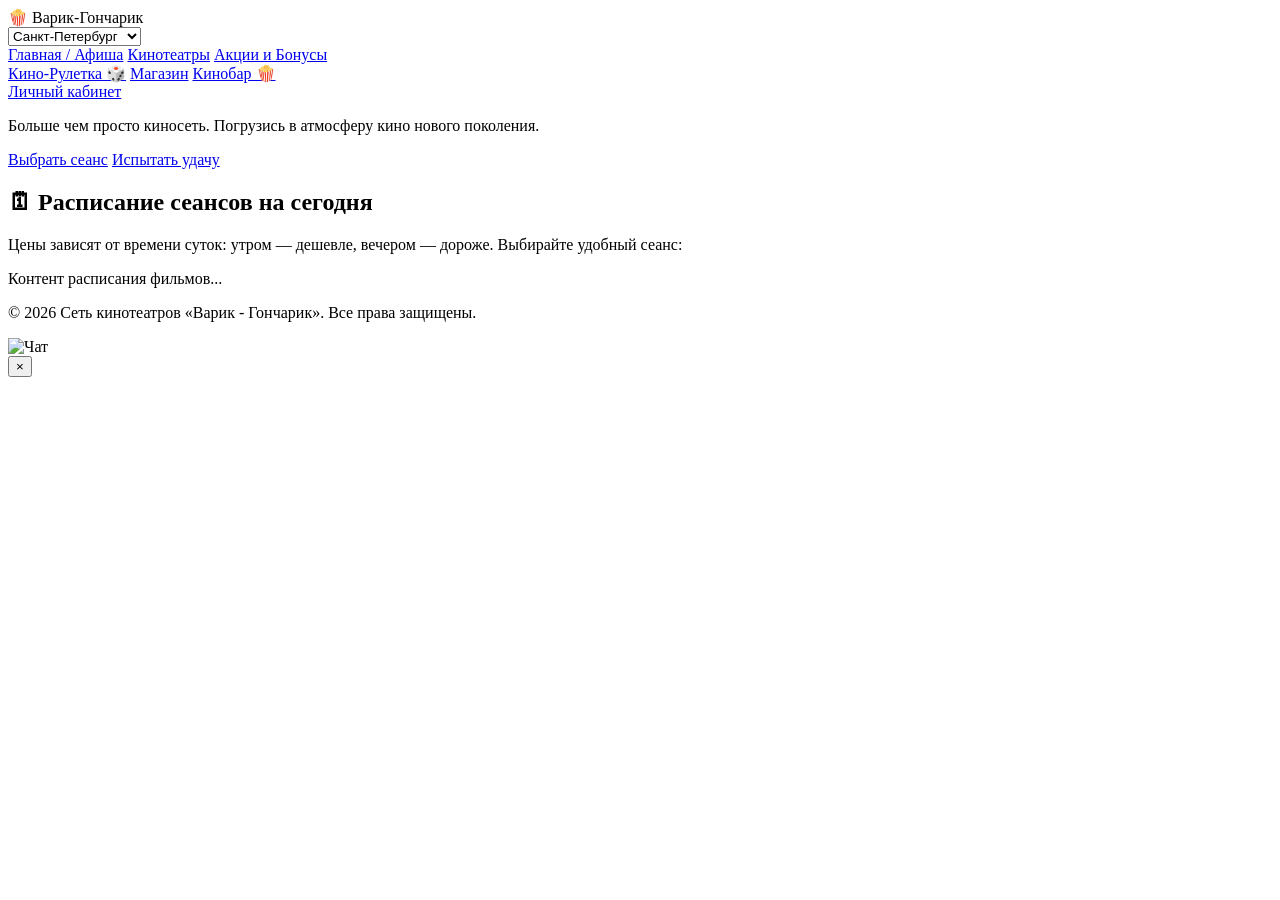
==== index.html @ f077663d "Add files via upload" ====
<!DOCTYPE html>
<html lang="ru">
<head>
    <meta charset="UTF-8">
    <meta name="viewport" content="width=device-width, initial-scale=1.0">
    <title>Варик - Гончарик | Главная</title>
    <link rel="stylesheet" href="style.css">
</head>
<body>
    <header class="site-header">
        <div class="header-container">
            <div class="brand-block">
                <div class="logo" onclick="window.location.href='index.html'">🍿 Варик-Гончарик</div>
                <div class="city-selector">
                    <select id="citySelect">
                        <option value="spb">Санкт-Петербург</option>
                        <option value="msk">Москва</option>
                        <option value="perm">Пермь</option>
                        <option value="kazan">Казань</option>
                        <option value="krd">Краснодар</option>
                        <option value="sochi">Сочи</option>
                        <option value="nn">Нижний Новгород</option>
                        <option value="vlad">Владивосток</option>
                    </select>
                </div>
            </div>
            <nav class="main-navigation">
                <div class="nav-group base-infrastructure">
                    <a href="index.html" class="nav-link">Главная / Афиша</a>
                    <a href="cinemas.html" class="nav-link">Кинотеатры</a>
                    <a href="bonuses.html" class="nav-link">Акции и Бонусы</a>
                </div>
                <div class="nav-group unique-features">
                    <a href="roulette.html" class="nav-link highlight-link">Кино-Рулетка 🎲</a>
                    <a href="merch.html" class="nav-link">Магазин</a>
                    <a href="kinobar.html" class="nav-link">Кинобар 🍿</a>
                </div>
            </nav>
            <div class="user-profile-block">
                <a href="account.html" class="profile-btn">Личный кабинет</a>
            </div>
        </div>
    </header>

    <section class="site-cover">
        <div class="cover-overlay">
            <div class="cover-text-container">
                <p class="hero-subtitle">Больше чем просто киносеть. Погрузись в атмосферу кино нового поколения.</p>
                <div class="cover-buttons">
                    <a href="#schedule" class="action-btn primary">Выбрать сеанс</a>
                    <a href="roulette.html" class="action-btn secondary">Испытать удачу</a>
                </div>
            </div>
        </div>
    </section>

    <main class="content-wrapper">
        <section id="schedule" class="content-section">
            <div class="section-header">
                <h2 id="scheduleTitle">🗓 Расписание сеансов на сегодня</h2>
                <p id="scheduleSubtitle" class="schedule-subtitle">Цены зависят от времени суток: утром — дешевле, вечером — дороже. Выбирайте удобный сеанс:</p>
            </div>
            <div class="placeholder-box">
                <p>Контент расписания фильмов...</p>
            </div>
        </section>
    </main>

    <footer class="site-footer">
        <p>&copy; 2026 Сеть кинотеатров «Варик - Гончарик». Все права защищены.</p>
    </footer>

    <!-- Chat Bot Integration -->
    <script src="https://www.gstatic.com/dialogflow-console/fast/messenger/bootstrap.js?v=1"></script>
    <df-messenger 
        intent="WELCOME" 
        chat-title="ЧатБот" 
        agent-id="ec699caf-f14a-4a44-8a08-49cab484a764" 
        language-code="ru" 
        chat-icon="https://sun9-62.userapi.com/s/v1/ig2/gZJ1_e2h3SiXRsHkasMsDhKUEQqkqydRQeQliSJZga9aO6iUB4YUC7_qcm8vCVs0y1Tn9IdLjDtsP6cTNrMMpt9X.jpg?quality=95&as=32x21,48x32,72x48,108x72,160x107,240x160,360x240,480x320,540x360,640x427,720x480,1080x720,1280x853,1440x960,1536x1024&from=bu&u=0rAYHVJgczhhNqYdIK0Dm8xxPLF6Fa6U0E5RPcapN0k&cs=1536x0">
    </df-messenger>
    <img src="https://sun9-62.userapi.com/s/v1/ig2/gZJ1_e2h3SiXRsHkasMsDhKUEQqkqydRQeQliSJZga9aO6iUB4YUC7_qcm8vCVs0y1Tn9IdLjDtsP6cTNrMMpt9X.jpg?quality=95&as=32x21,48x32,72x48,108x72,160x107,240x160,360x240,480x320,540x360,640x427,720x480,1080x720,1280x853,1440x960,1536x1024&from=bu&u=0rAYHVJgczhhNqYdIK0Dm8xxPLF6Fa6U0E5RPcapN0k&cs=1536x0" 
         class="custom-bot-mascot" 
         onclick="const df = document.querySelector('df-messenger'); if (df.hasAttribute('expand')) { df.removeAttribute('expand'); } else { df.setAttribute('expand', 'true'); }" 
         alt="Чат">
    
    <div class="chat-window-wrapper" id="chatWrapper">
        <button class="chat-close-btn" onclick="document.querySelector('df-messenger').removeAttribute('expand');" title="Закрыть чат">&times;</button>
    </div>

    <script>
        document.addEventListener('DOMContentLoaded', () => {
            const checkExist = setInterval(function() {
                const df = document.querySelector('df-messenger');
                if (df && df.shadowRoot && df.shadowRoot.querySelector('#widgetIcon')) {
                    const style = document.createElement('style');
                    style.innerHTML = '#widgetIcon { display: none !important; }';
                    df.shadowRoot.appendChild(style);
                    clearInterval(checkExist);
                }
            }, 100);
        });
    </script>

    <!-- Main scripts -->
    <script src="script.js"></script>
</body>
</html>
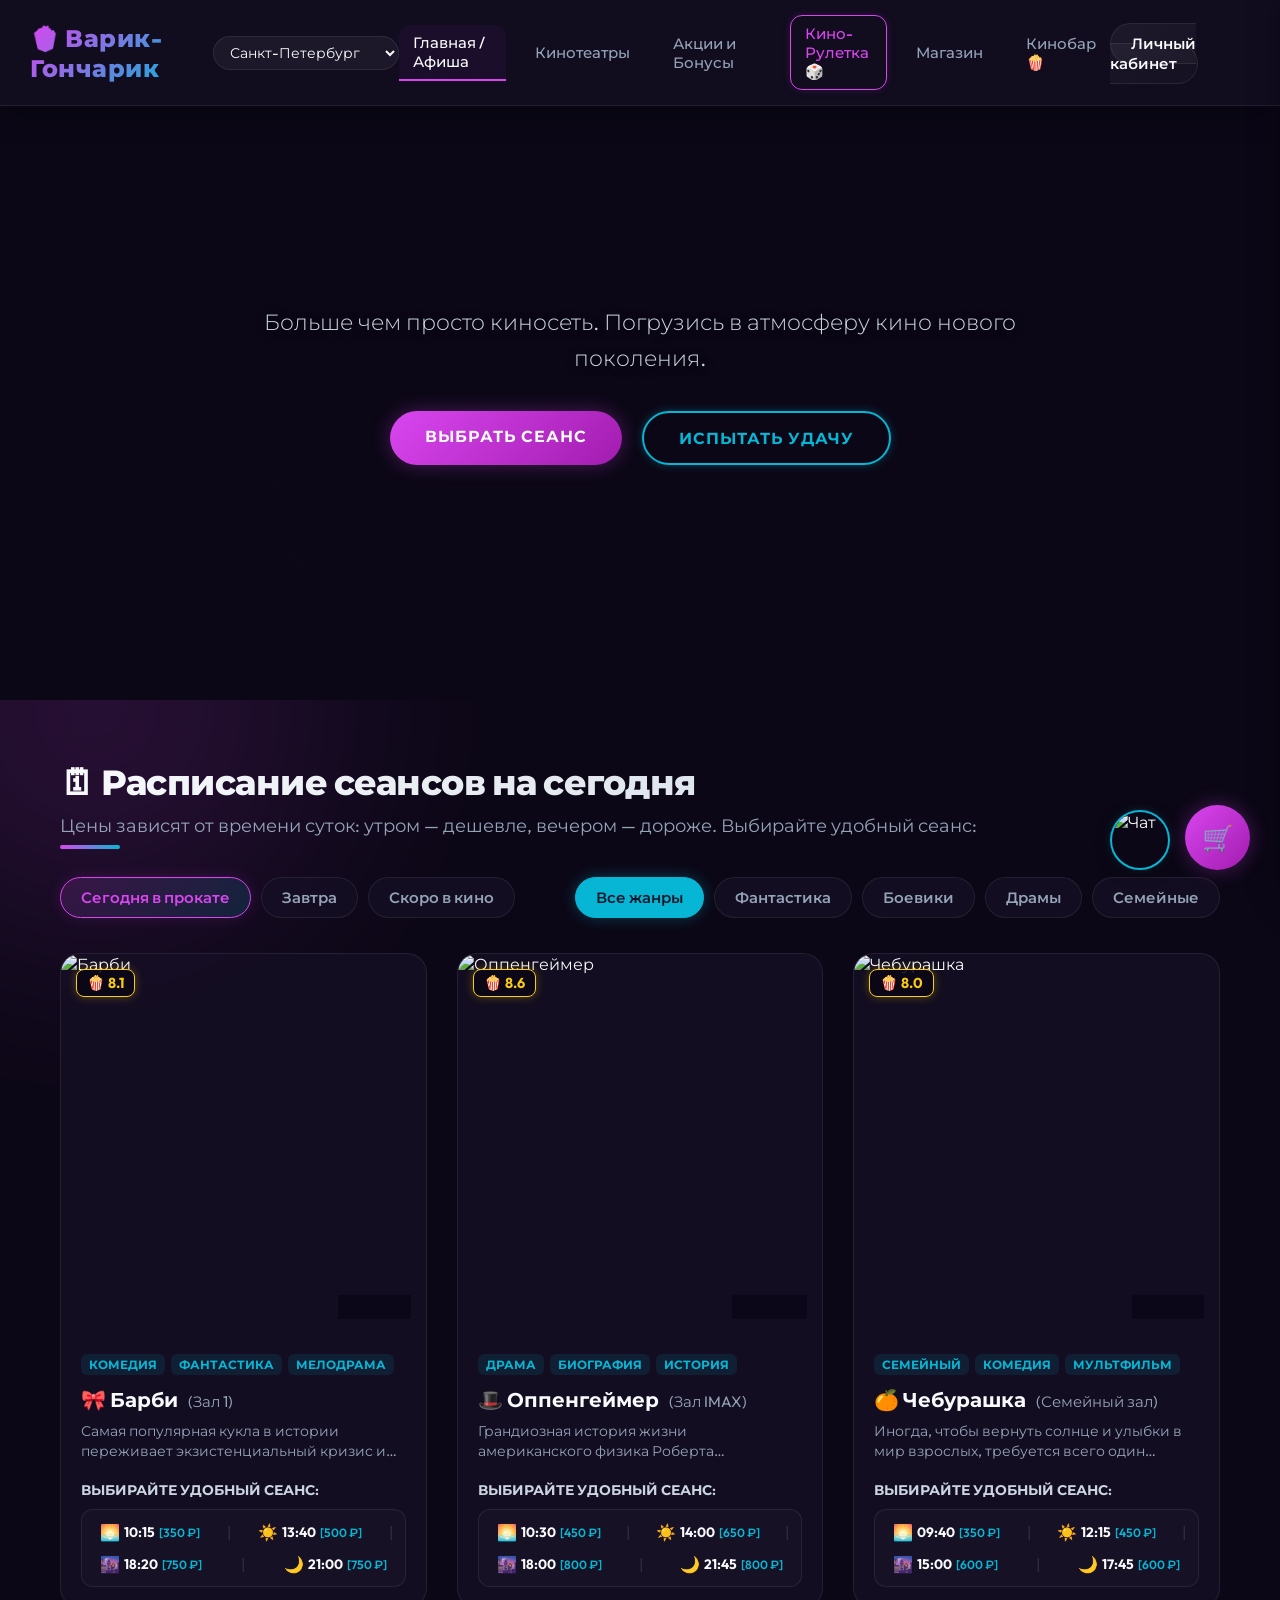
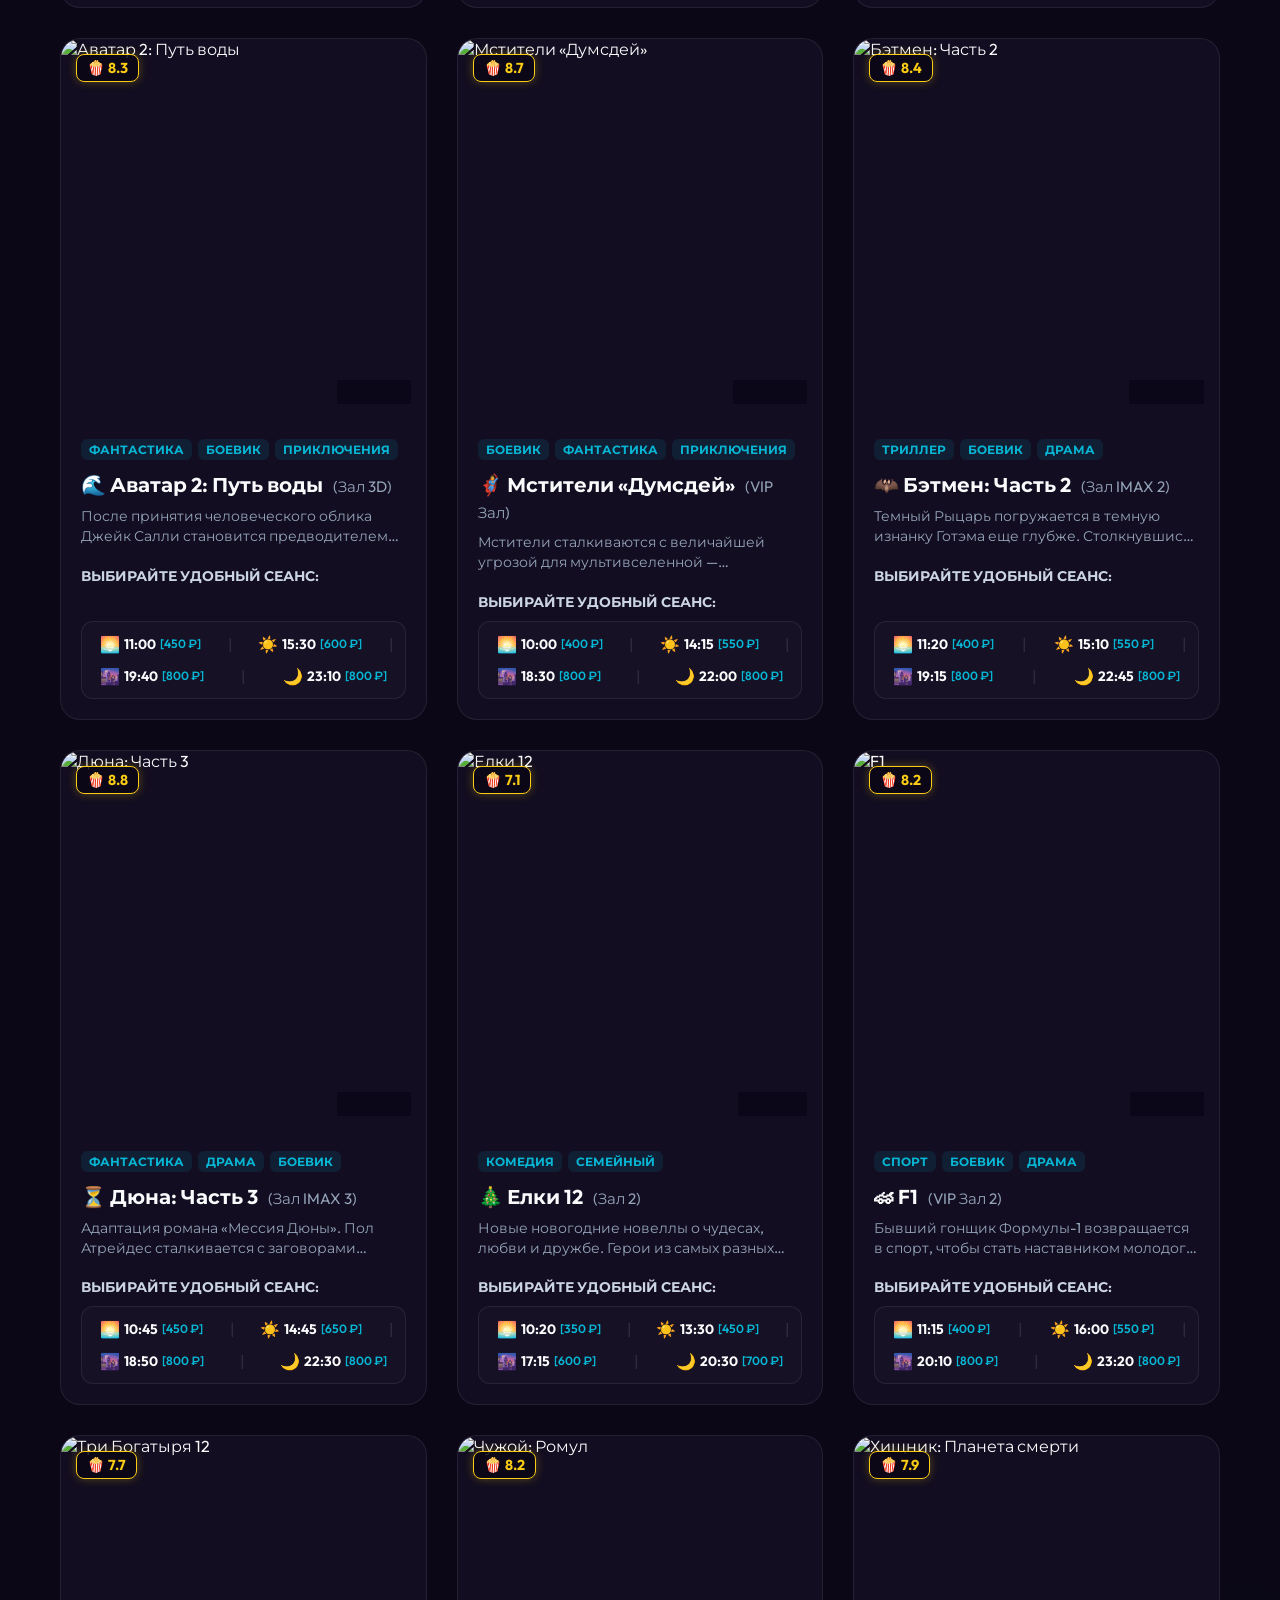
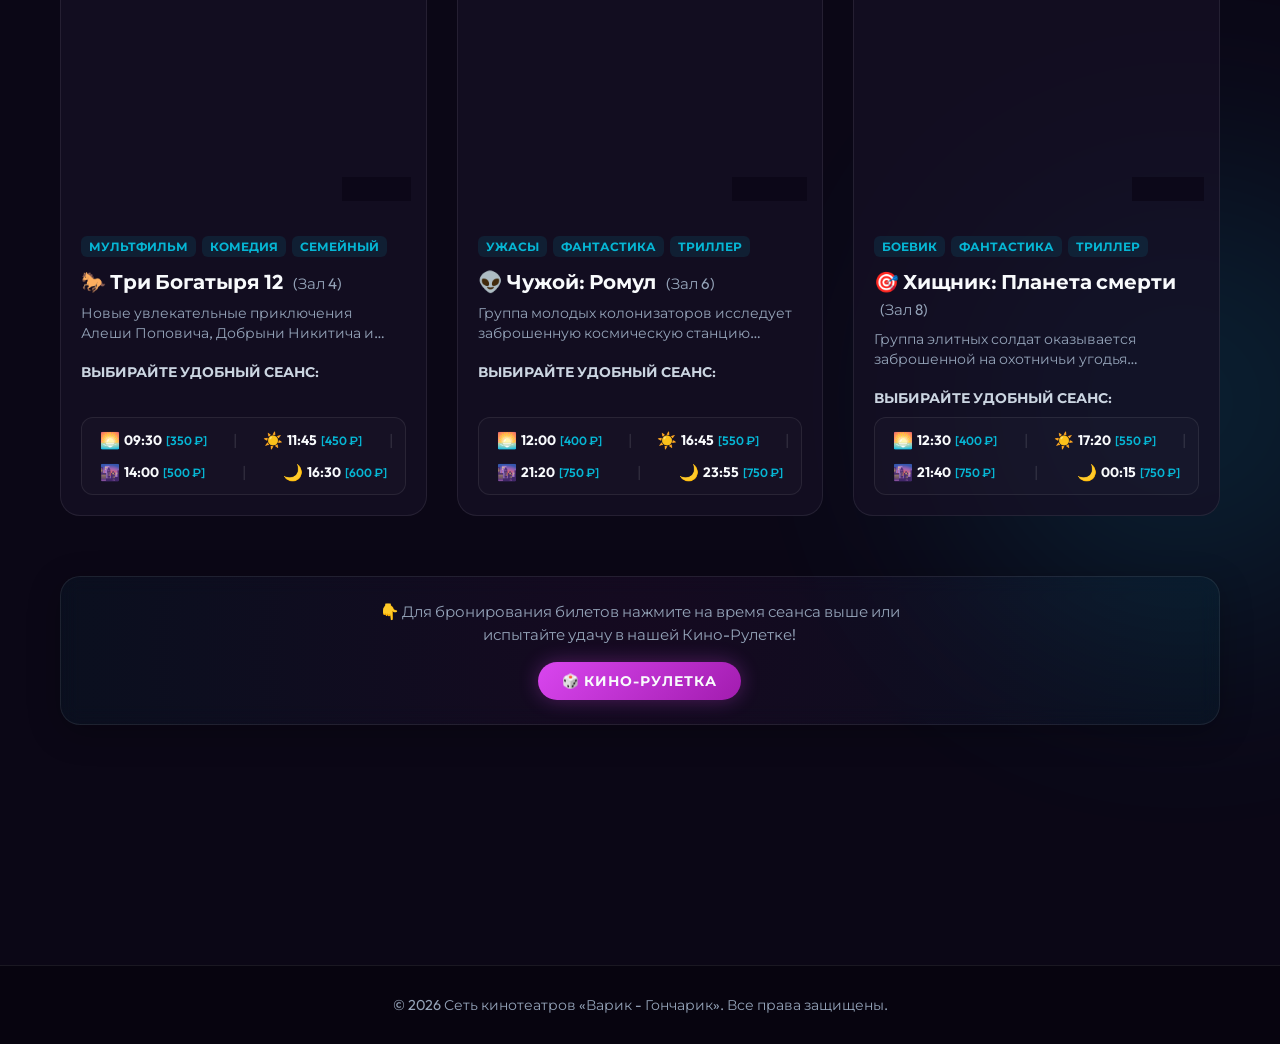
==== commit 2e1da155: "Update index.html" ====
--- a/index.html
+++ b/index.html
@@ -106,3 +106,4 @@
     <script src="script.js"></script>
 </body>
 </html>
+
--- a/style.css
+++ b/style.css
@@ -0,0 +1,1996 @@
+/* 
+   «Варик - Гончарик» Cinema Network
+   Premium Dark-Neon Glassmorphic Design System (2026)
+*/
+
+@import url('https://fonts.googleapis.com/css2?family=Montserrat:wght@300;400;500;600;700;800&family=Outfit:wght@300;400;500;600;700;800&display=swap');
+
+:root {
+    /* Color Palette */
+    --bg-deep: #0b0716;
+    --bg-card: rgba(22, 17, 38, 0.7);
+    --bg-glass: rgba(22, 17, 38, 0.6);
+    --border-glass: rgba(255, 255, 255, 0.08);
+    --border-active: rgba(217, 70, 239, 0.4);
+    
+    --neon-pink: #d946ef;
+    --neon-yellow: #facc15;
+    --neon-cyan: #06b6d4;
+    --neon-glow-pink: rgba(217, 70, 239, 0.3);
+    --neon-glow-cyan: rgba(6, 182, 212, 0.3);
+    
+    --text-primary: #f8fafc;
+    --text-muted: #94a3b8;
+    --text-dark: #0f172a;
+    
+    /* Transitions */
+    --transition-smooth: all 0.35s cubic-bezier(0.4, 0, 0.2, 1);
+}
+
+/* Base resets & scrollbar */
+* {
+    margin: 0;
+    padding: 0;
+    box-sizing: border-box;
+    font-family: 'Outfit', 'Montserrat', sans-serif;
+    -webkit-font-smoothing: antialiased;
+}
+
+body {
+    background-color: var(--bg-deep);
+    color: var(--text-primary);
+    overflow-x: hidden;
+    min-height: 100vh;
+    position: relative;
+}
+
+/* Floating neon ambient circles */
+body::before, body::after {
+    content: '';
+    position: absolute;
+    width: 35vw;
+    height: 35vw;
+    border-radius: 50%;
+    filter: blur(120px);
+    z-index: -1;
+    pointer-events: none;
+    opacity: 0.15;
+    animation: floatGlow 15s ease-in-out infinite alternate;
+}
+
+body::before {
+    top: 10%;
+    left: -10%;
+    background: var(--neon-pink);
+}
+
+body::after {
+    bottom: 10%;
+    right: -10%;
+    background: var(--neon-cyan);
+    animation-delay: -5s;
+}
+
+@keyframes floatGlow {
+    0% { transform: translate(0, 0) scale(1); }
+    100% { transform: translate(3vw, 5vh) scale(1.1); }
+}
+
+/* Custom Scrollbar */
+::-webkit-scrollbar {
+    width: 8px;
+    height: 8px;
+}
+::-webkit-scrollbar-track {
+    background: var(--bg-deep);
+}
+::-webkit-scrollbar-thumb {
+    background: rgba(217, 70, 239, 0.2);
+    border-radius: 4px;
+    border: 2px solid var(--bg-deep);
+}
+::-webkit-scrollbar-thumb:hover {
+    background: var(--neon-pink);
+}
+
+/* Header & Navigation */
+.site-header {
+    position: fixed;
+    top: 0;
+    left: 0;
+    width: 100%;
+    z-index: 1000;
+    background: var(--bg-glass);
+    backdrop-filter: blur(16px);
+    -webkit-backdrop-filter: blur(16px);
+    border-bottom: 1px solid var(--border-glass);
+    box-shadow: 0 4px 30px rgba(0, 0, 0, 0.3);
+}
+
+.header-container {
+    max-width: 1300px;
+    margin: 0 auto;
+    padding: 15px 30px;
+    display: flex;
+    justify-content: space-between;
+    align-items: center;
+}
+
+.brand-block {
+    display: flex;
+    align-items: center;
+    gap: 20px;
+}
+
+.logo {
+    font-size: 1.5rem;
+    font-weight: 800;
+    letter-spacing: 0.5px;
+    background: linear-gradient(135deg, var(--neon-pink), var(--neon-cyan));
+    -webkit-background-clip: text;
+    -webkit-text-fill-color: transparent;
+    cursor: pointer;
+    display: flex;
+    align-items: center;
+    gap: 8px;
+}
+
+.city-selector select {
+    background: rgba(255, 255, 255, 0.05);
+    border: 1px solid var(--border-glass);
+    color: var(--text-primary);
+    padding: 6px 12px;
+    border-radius: 20px;
+    outline: none;
+    font-size: 0.9rem;
+    cursor: pointer;
+    transition: var(--transition-smooth);
+}
+
+.city-selector select:hover, .city-selector select:focus {
+    border-color: var(--neon-pink);
+    background: rgba(255, 255, 255, 0.1);
+}
+
+.main-navigation {
+    display: flex;
+    gap: 25px;
+    align-items: center;
+}
+
+.nav-group {
+    display: flex;
+    gap: 15px;
+}
+
+.nav-link {
+    color: var(--text-muted);
+    text-decoration: none;
+    font-size: 0.95rem;
+    font-weight: 500;
+    padding: 8px 14px;
+    border-radius: 12px;
+    transition: var(--transition-smooth);
+    display: flex;
+    align-items: center;
+    gap: 6px;
+}
+
+.nav-link:hover, .nav-link.active {
+    color: var(--text-primary);
+    background: rgba(255, 255, 255, 0.05);
+}
+
+.nav-link.active {
+    border-bottom: 2px solid var(--neon-pink);
+    border-radius: 12px 12px 0 0;
+    background: rgba(217, 70, 239, 0.05);
+}
+
+.highlight-link {
+    border: 1px solid var(--neon-pink);
+    color: var(--neon-pink);
+    box-shadow: 0 0 10px rgba(217, 70, 239, 0.15);
+}
+
+.highlight-link:hover {
+    background: var(--neon-pink) !important;
+    color: var(--text-dark) !important;
+    box-shadow: 0 0 20px var(--neon-glow-pink);
+    transform: translateY(-2px);
+}
+
+.profile-btn {
+    background: linear-gradient(135deg, rgba(255, 255, 255, 0.05), rgba(255, 255, 255, 0.02));
+    border: 1px solid var(--border-glass);
+    color: var(--text-primary);
+    text-decoration: none;
+    font-size: 0.95rem;
+    font-weight: 600;
+    padding: 10px 20px;
+    border-radius: 30px;
+    transition: var(--transition-smooth);
+}
+
+.profile-btn:hover {
+    border-color: var(--neon-cyan);
+    box-shadow: 0 0 15px var(--neon-glow-cyan);
+    background: rgba(6, 182, 212, 0.05);
+    transform: translateY(-2px);
+}
+
+/* Burger menu for Mobile */
+.burger-menu-btn {
+    display: none;
+    flex-direction: column;
+    gap: 6px;
+    background: none;
+    border: none;
+    cursor: pointer;
+    z-index: 1001;
+}
+
+.burger-menu-btn span {
+    width: 25px;
+    height: 2px;
+    background-color: var(--text-primary);
+    transition: var(--transition-smooth);
+}
+
+/* Hero cover section */
+.site-cover {
+    height: 70vh;
+    min-height: 500px;
+    background: linear-gradient(180deg, rgba(11, 7, 22, 0.2) 0%, var(--bg-deep) 100%), 
+                url('https://images.unsplash.com/photo-1536440136628-849c177e76a1?q=80&w=2025&auto=format&fit=crop') no-repeat center/cover;
+    display: flex;
+    align-items: center;
+    justify-content: center;
+    position: relative;
+    margin-top: 70px;
+    overflow: hidden;
+}
+
+.cover-overlay {
+    width: 100%;
+    height: 100%;
+    background: radial-gradient(circle at center, rgba(11, 7, 22, 0.1) 0%, rgba(11, 7, 22, 0.85) 100%);
+    display: flex;
+    align-items: center;
+    justify-content: center;
+    text-align: center;
+    padding: 0 20px;
+}
+
+.cover-text-container {
+    max-width: 800px;
+    z-index: 2;
+    animation: fadeInUp 1s ease-out;
+}
+
+.cover-text-container .hero-subtitle {
+    font-size: 1.4rem;
+    color: #cbd5e1;
+    margin-bottom: 35px;
+    line-height: 1.6;
+    font-weight: 300;
+    text-shadow: 0 2px 10px rgba(0,0,0,0.5);
+}
+
+.cover-buttons {
+    display: flex;
+    justify-content: center;
+    gap: 20px;
+    flex-wrap: wrap;
+}
+
+.action-btn {
+    text-decoration: none;
+    font-size: 1rem;
+    font-weight: 700;
+    padding: 15px 35px;
+    border-radius: 40px;
+    transition: var(--transition-smooth);
+    text-transform: uppercase;
+    letter-spacing: 1px;
+}
+
+.action-btn.primary {
+    background: linear-gradient(135deg, var(--neon-pink), #a21caf);
+    color: var(--text-primary);
+    box-shadow: 0 0 20px var(--neon-glow-pink);
+}
+
+.action-btn.primary:hover {
+    box-shadow: 0 0 30px var(--neon-pink);
+    transform: translateY(-3px) scale(1.02);
+}
+
+.action-btn.secondary {
+    background: transparent;
+    border: 2px solid var(--neon-cyan);
+    color: var(--neon-cyan);
+    box-shadow: 0 0 10px var(--neon-glow-cyan);
+}
+
+.action-btn.secondary:hover {
+    background: var(--neon-cyan);
+    color: var(--text-dark);
+    box-shadow: 0 0 25px var(--neon-cyan);
+    transform: translateY(-3px) scale(1.02);
+}
+
+@keyframes fadeInUp {
+    from { opacity: 0; transform: translateY(30px); }
+    to { opacity: 1; transform: translateY(0); }
+}
+
+/* Content wrappers */
+.content-wrapper {
+    max-width: 1200px;
+    margin: 0 auto;
+    padding: 60px 20px;
+}
+
+.content-section {
+    margin-bottom: 80px;
+}
+
+.section-header {
+    margin-bottom: 40px;
+    position: relative;
+}
+
+.section-header h2 {
+    font-size: 2.2rem;
+    font-weight: 800;
+    letter-spacing: -0.5px;
+    margin-bottom: 10px;
+    background: linear-gradient(135deg, var(--text-primary), #cbd5e1);
+    -webkit-background-clip: text;
+    -webkit-text-fill-color: transparent;
+}
+
+.section-header p {
+    color: var(--text-muted);
+    font-size: 1.1rem;
+}
+
+.section-header::after {
+    content: '';
+    position: absolute;
+    bottom: -12px;
+    left: 0;
+    width: 60px;
+    height: 4px;
+    background: linear-gradient(90deg, var(--neon-pink), var(--neon-cyan));
+    border-radius: 2px;
+}
+
+/* Movie filters & board */
+.filters-container {
+    display: flex;
+    justify-content: space-between;
+    align-items: center;
+    margin-bottom: 35px;
+    gap: 20px;
+    flex-wrap: wrap;
+}
+
+.tab-group, .genre-filters {
+    display: flex;
+    gap: 10px;
+    flex-wrap: wrap;
+}
+
+.tab-btn, .genre-btn {
+    background: var(--bg-card);
+    border: 1px solid var(--border-glass);
+    color: var(--text-muted);
+    padding: 10px 20px;
+    border-radius: 30px;
+    cursor: pointer;
+    font-size: 0.95rem;
+    font-weight: 600;
+    transition: var(--transition-smooth);
+}
+
+.tab-btn:hover, .genre-btn:hover {
+    border-color: rgba(255, 255, 255, 0.2);
+    color: var(--text-primary);
+}
+
+.tab-btn.active {
+    background: linear-gradient(135deg, rgba(217, 70, 239, 0.15), rgba(6, 182, 212, 0.15));
+    border-color: var(--neon-pink);
+    color: var(--neon-pink);
+    box-shadow: 0 0 15px rgba(217, 70, 239, 0.15);
+}
+
+.genre-btn.active {
+    background: var(--neon-cyan);
+    border-color: var(--neon-cyan);
+    color: var(--text-dark);
+    box-shadow: 0 0 15px var(--neon-glow-cyan);
+}
+
+/* Movie Board Grid */
+.movies-grid {
+    display: grid;
+    grid-template-columns: repeat(auto-fill, minmax(280px, 1fr));
+    gap: 30px;
+}
+
+.movie-card {
+    background: var(--bg-card);
+    border: 1px solid var(--border-glass);
+    border-radius: 20px;
+    overflow: hidden;
+    transition: var(--transition-smooth);
+    display: flex;
+    flex-direction: column;
+    position: relative;
+}
+
+.movie-card:hover {
+    transform: translateY(-8px);
+    border-color: var(--border-active);
+    box-shadow: 0 12px 30px rgba(217, 70, 239, 0.15);
+}
+
+.movie-poster-wrap {
+    width: 100%;
+    height: 380px;
+    position: relative;
+    overflow: hidden;
+}
+
+.movie-poster {
+    width: 100%;
+    height: 100%;
+    object-fit: cover;
+    transition: var(--transition-smooth);
+}
+
+.movie-card:hover .movie-poster {
+    transform: scale(1.06);
+}
+
+.movie-rating {
+    position: absolute;
+    top: 15px;
+    left: 15px;
+    background: rgba(11, 7, 22, 0.85);
+    border: 1px solid var(--neon-yellow);
+    box-shadow: 0 0 10px rgba(250, 204, 21, 0.3);
+    padding: 4px 10px;
+    border-radius: 8px;
+    font-weight: 700;
+    color: var(--neon-yellow);
+    font-size: 0.9rem;
+    display: flex;
+    align-items: center;
+    gap: 4px;
+}
+
+.movie-duration {
+    position: absolute;
+    bottom: 15px;
+    right: 15px;
+    background: rgba(11, 7, 22, 0.7);
+    backdrop-filter: blur(4px);
+    -webkit-backdrop-filter: blur(4px);
+    padding: 4px 10px;
+    border-radius: 8px;
+    font-size: 0.8rem;
+    font-weight: 600;
+    color: #e2e8f0;
+}
+
+.movie-info {
+    padding: 20px;
+    flex-grow: 1;
+    display: flex;
+    flex-direction: column;
+}
+
+.movie-genres {
+    display: flex;
+    gap: 6px;
+    flex-wrap: wrap;
+    margin-bottom: 12px;
+}
+
+.genre-tag {
+    font-size: 0.75rem;
+    font-weight: 700;
+    color: var(--neon-cyan);
+    background: rgba(6, 182, 212, 0.1);
+    padding: 3px 8px;
+    border-radius: 6px;
+    text-transform: uppercase;
+}
+
+.movie-title {
+    font-size: 1.25rem;
+    font-weight: 700;
+    margin-bottom: 8px;
+    line-height: 1.3;
+}
+
+.movie-desc {
+    font-size: 0.9rem;
+    color: var(--text-muted);
+    line-height: 1.4;
+    margin-bottom: 20px;
+    display: -webkit-box;
+    -webkit-line-clamp: 2;
+    -webkit-box-orient: vertical;
+    overflow: hidden;
+}
+
+.movie-showtimes-label {
+    font-size: 0.85rem;
+    font-weight: 700;
+    text-transform: uppercase;
+    color: #cbd5e1;
+    margin-bottom: 10px;
+    display: block;
+}
+
+.movie-showtimes-row {
+    display: flex;
+    align-items: center;
+    gap: 4px;
+    flex-wrap: wrap;
+    background: rgba(255, 255, 255, 0.02);
+    border: 1px solid var(--border-glass);
+    border-radius: 12px;
+    padding: 8px 12px;
+    margin-top: auto;
+    justify-content: space-between;
+}
+
+.showtime-item-btn {
+    background: transparent;
+    border: none;
+    color: var(--text-primary);
+    cursor: pointer;
+    font-size: 0.85rem;
+    font-weight: 500;
+    display: flex;
+    align-items: center;
+    gap: 4px;
+    padding: 4px 6px;
+    border-radius: 8px;
+    transition: var(--transition-smooth);
+}
+
+.showtime-item-btn:hover {
+    background: rgba(255, 255, 255, 0.08);
+    transform: translateY(-2px);
+    box-shadow: 0 0 10px rgba(6, 182, 212, 0.2);
+}
+
+.showtime-item-btn .time-emoji {
+    font-size: 1rem;
+}
+
+.showtime-item-btn .time-value {
+    font-weight: 700;
+    color: var(--text-primary);
+}
+
+.showtime-item-btn .price-value {
+    color: var(--neon-cyan);
+    font-size: 0.75rem;
+    font-weight: 600;
+}
+
+.showtimes-divider {
+    color: rgba(255, 255, 255, 0.15);
+    font-weight: 300;
+    font-size: 1rem;
+    pointer-events: none;
+}
+
+.movie-hall-tag {
+    font-size: 0.95rem;
+    color: var(--text-muted);
+    font-weight: 400;
+    margin-left: 6px;
+}
+
+.schedule-cta {
+    grid-column: 1 / -1;
+    text-align: center;
+    margin-top: 30px;
+    padding: 24px;
+    background: radial-gradient(circle at center, rgba(217, 70, 239, 0.05), rgba(6, 182, 212, 0.05));
+    border: 1px solid var(--border-glass);
+    border-radius: 20px;
+    backdrop-filter: blur(10px);
+    -webkit-backdrop-filter: blur(10px);
+    display: flex;
+    flex-direction: column;
+    align-items: center;
+    gap: 15px;
+    box-shadow: 0 8px 32px rgba(0, 0, 0, 0.25);
+}
+
+.schedule-cta p {
+    color: var(--text-muted);
+    font-size: 0.95rem;
+    max-width: 600px;
+    line-height: 1.5;
+    margin: 0;
+}
+
+/* Modals */
+.modal-overlay {
+    position: fixed;
+    top: 0;
+    left: 0;
+    width: 100vw;
+    height: 100vh;
+    background: rgba(11, 7, 22, 0.85);
+    backdrop-filter: blur(8px);
+    -webkit-backdrop-filter: blur(8px);
+    z-index: 2000;
+    display: flex;
+    align-items: center;
+    justify-content: center;
+    opacity: 0;
+    pointer-events: none;
+    transition: opacity 0.3s ease;
+    padding: 20px;
+}
+
+.modal-overlay.active {
+    opacity: 1;
+    pointer-events: all;
+}
+
+.modal-card {
+    background: var(--bg-card);
+    border: 1px solid var(--border-glass);
+    border-radius: 24px;
+    width: 100%;
+    max-width: 750px;
+    box-shadow: 0 20px 50px rgba(0, 0, 0, 0.6);
+    overflow: hidden;
+    transform: translateY(30px);
+    transition: transform 0.4s cubic-bezier(0.34, 1.56, 0.64, 1);
+}
+
+.modal-overlay.active .modal-card {
+    transform: translateY(0);
+}
+
+.modal-header {
+    padding: 20px 25px;
+    border-bottom: 1px solid var(--border-glass);
+    display: flex;
+    justify-content: space-between;
+    align-items: center;
+}
+
+.modal-header h3 {
+    font-size: 1.4rem;
+    font-weight: 700;
+}
+
+.modal-close-btn {
+    background: none;
+    border: none;
+    color: var(--text-muted);
+    font-size: 1.8rem;
+    cursor: pointer;
+    transition: var(--transition-smooth);
+    line-height: 1;
+}
+
+.modal-close-btn:hover {
+    color: var(--neon-pink);
+}
+
+.modal-body {
+    padding: 25px;
+}
+
+/* Seat Selection specific styles */
+.seating-screen-container {
+    width: 100%;
+    margin-bottom: 35px;
+    display: flex;
+    flex-direction: column;
+    align-items: center;
+}
+
+.seating-screen {
+    width: 80%;
+    height: 8px;
+    background: linear-gradient(90deg, transparent, var(--neon-cyan), transparent);
+    box-shadow: 0 4px 15px var(--neon-glow-cyan);
+    border-radius: 50%;
+    margin-bottom: 10px;
+}
+
+.seating-screen-label {
+    font-size: 0.75rem;
+    color: var(--text-muted);
+    text-transform: uppercase;
+    letter-spacing: 2px;
+}
+
+.seats-grid {
+    display: flex;
+    flex-direction: column;
+    gap: 8px;
+    align-items: center;
+    margin-bottom: 30px;
+}
+
+.seat-row {
+    display: flex;
+    gap: 8px;
+}
+
+.seat-row-label {
+    width: 20px;
+    display: flex;
+    align-items: center;
+    justify-content: center;
+    font-size: 0.75rem;
+    font-weight: 700;
+    color: var(--text-muted);
+}
+
+.seat {
+    width: 26px;
+    height: 26px;
+    border-radius: 6px;
+    background: rgba(255, 255, 255, 0.1);
+    border: 1px solid rgba(255, 255, 255, 0.05);
+    cursor: pointer;
+    transition: var(--transition-smooth);
+}
+
+.seat:hover:not(.occupied) {
+    background: rgba(255, 255, 255, 0.25);
+    transform: scale(1.1);
+}
+
+.seat.occupied {
+    background: rgba(255, 255, 255, 0.03);
+    border-color: rgba(255, 255, 255, 0.02);
+    color: transparent;
+    cursor: not-allowed;
+    position: relative;
+}
+
+.seat.occupied::after {
+    content: '×';
+    position: absolute;
+    top: 50%;
+    left: 50%;
+    transform: translate(-50%, -50%);
+    color: rgba(255, 255, 255, 0.2);
+    font-size: 0.8rem;
+}
+
+.seat.vip {
+    border-color: var(--neon-yellow);
+    background: rgba(250, 204, 21, 0.05);
+    box-shadow: 0 0 5px rgba(250, 204, 21, 0.1);
+}
+
+.seat.vip:hover:not(.occupied) {
+    background: rgba(250, 204, 21, 0.3);
+}
+
+.seat.selected {
+    background: var(--neon-pink) !important;
+    border-color: var(--neon-pink) !important;
+    box-shadow: 0 0 10px var(--neon-glow-pink);
+    transform: scale(1.1);
+}
+
+.seating-legend {
+    display: flex;
+    justify-content: center;
+    gap: 25px;
+    margin-bottom: 30px;
+    flex-wrap: wrap;
+}
+
+.legend-item {
+    display: flex;
+    align-items: center;
+    gap: 8px;
+    font-size: 0.85rem;
+    color: var(--text-muted);
+}
+
+.legend-item .seat {
+    cursor: default;
+    width: 18px;
+    height: 18px;
+}
+
+.seating-summary-card {
+    background: rgba(255, 255, 255, 0.03);
+    border: 1px solid var(--border-glass);
+    border-radius: 16px;
+    padding: 18px 24px;
+    display: flex;
+    justify-content: space-between;
+    align-items: center;
+}
+
+.summary-info h4 {
+    font-size: 0.85rem;
+    text-transform: uppercase;
+    color: var(--text-muted);
+    margin-bottom: 4px;
+}
+
+.summary-info .selected-seats-list {
+    font-size: 1.1rem;
+    font-weight: 700;
+}
+
+.summary-price {
+    text-align: right;
+}
+
+.summary-price span {
+    font-size: 1.3rem;
+    font-weight: 800;
+    color: var(--neon-cyan);
+}
+
+.book-ticket-btn {
+    background: linear-gradient(135deg, var(--neon-pink), #a21caf);
+    border: none;
+    color: var(--text-primary);
+    padding: 12px 28px;
+    border-radius: 30px;
+    font-weight: 700;
+    cursor: pointer;
+    transition: var(--transition-smooth);
+    box-shadow: 0 4px 15px var(--neon-glow-pink);
+}
+
+.book-ticket-btn:hover:not(:disabled) {
+    transform: translateY(-2px);
+    box-shadow: 0 6px 20px var(--neon-pink);
+}
+
+.book-ticket-btn:disabled {
+    opacity: 0.5;
+    cursor: not-allowed;
+    box-shadow: none;
+}
+
+/* Success Ticket Booking Modal */
+.ticket-success-wrap {
+    display: flex;
+    flex-direction: column;
+    align-items: center;
+    text-align: center;
+    padding: 20px 0;
+}
+
+.success-icon-anim {
+    font-size: 3.5rem;
+    margin-bottom: 20px;
+    animation: popScale 0.5s cubic-bezier(0.175, 0.885, 0.32, 1.275);
+}
+
+.ticket-visual-card {
+    background: radial-gradient(circle at 0% 50%, transparent 12px, rgba(255, 255, 255, 0.03) 13px),
+                radial-gradient(circle at 100% 50%, transparent 12px, rgba(255, 255, 255, 0.03) 13px);
+    background-color: #17122b;
+    border: 1px solid var(--border-glass);
+    border-radius: 16px;
+    width: 320px;
+    padding: 24px;
+    margin: 25px auto;
+    position: relative;
+    box-shadow: 0 10px 25px rgba(0,0,0,0.4);
+}
+
+.ticket-visual-card::after {
+    content: '';
+    position: absolute;
+    top: 50%;
+    left: 20px;
+    right: 20px;
+    height: 1px;
+    border-bottom: 2px dashed rgba(255, 255, 255, 0.1);
+}
+
+.ticket-title {
+    font-size: 1.15rem;
+    font-weight: 700;
+    margin-bottom: 12px;
+    color: var(--text-primary);
+}
+
+.ticket-info-grid {
+    display: grid;
+    grid-template-columns: 1fr 1fr;
+    gap: 15px;
+    margin-bottom: 25px;
+    font-size: 0.85rem;
+    text-align: left;
+}
+
+.ticket-info-grid span {
+    color: var(--text-muted);
+    display: block;
+    font-size: 0.75rem;
+}
+
+.ticket-info-grid strong {
+    font-size: 0.9rem;
+    color: var(--text-primary);
+}
+
+.ticket-qr {
+    margin-top: 20px;
+    width: 140px;
+    height: 140px;
+    background: white;
+    padding: 8px;
+    border-radius: 12px;
+    display: inline-block;
+}
+
+.ticket-qr svg, .ticket-qr img {
+    width: 100%;
+    height: 100%;
+}
+
+@keyframes popScale {
+    0% { transform: scale(0.5); opacity: 0; }
+    100% { transform: scale(1); opacity: 1; }
+}
+
+/* Movie Roulette Layout */
+.roulette-container {
+    display: grid;
+    grid-template-columns: 1.2fr 1fr;
+    gap: 50px;
+    align-items: center;
+    padding: 40px 0;
+}
+
+.roulette-visual-area {
+    display: flex;
+    justify-content: center;
+    position: relative;
+}
+
+.wheel-outer {
+    width: 450px;
+    height: 450px;
+    border-radius: 50%;
+    background: radial-gradient(circle, #25184a 40%, #110924 100%);
+    border: 15px solid #1c1438;
+    box-shadow: 0 0 40px rgba(0, 0, 0, 0.6), 
+                0 0 20px var(--neon-glow-pink), 
+                inset 0 0 20px rgba(0,0,0,0.8);
+    position: relative;
+    display: flex;
+    align-items: center;
+    justify-content: center;
+    overflow: hidden;
+}
+
+.wheel-outer::before {
+    content: '';
+    position: absolute;
+    width: 100%;
+    height: 100%;
+    border-radius: 50%;
+    border: 3px solid var(--neon-pink);
+    box-shadow: 0 0 15px var(--neon-pink);
+    pointer-events: none;
+    z-index: 5;
+}
+
+.wheel-canvas {
+    width: 100%;
+    height: 100%;
+    border-radius: 50%;
+    transition: transform 6s cubic-bezier(0.15, 0.95, 0.3, 1);
+    transform: rotate(0deg);
+}
+
+.wheel-center-pin {
+    position: absolute;
+    width: 60px;
+    height: 60px;
+    border-radius: 50%;
+    background: linear-gradient(135deg, var(--neon-pink), var(--neon-cyan));
+    z-index: 10;
+    box-shadow: 0 0 20px rgba(0, 0, 0, 0.8), 0 0 15px var(--neon-pink);
+    display: flex;
+    align-items: center;
+    justify-content: center;
+    font-size: 1.3rem;
+}
+
+.wheel-pointer {
+    position: absolute;
+    top: -15px;
+    left: 50%;
+    transform: translateX(-50%);
+    width: 0;
+    height: 0;
+    border-left: 20px solid transparent;
+    border-right: 20px solid transparent;
+    border-top: 30px solid var(--neon-yellow);
+    filter: drop-shadow(0 0 8px var(--neon-yellow));
+    z-index: 12;
+}
+
+.roulette-controls {
+    background: var(--bg-card);
+    border: 1px solid var(--border-glass);
+    padding: 35px;
+    border-radius: 24px;
+    backdrop-filter: blur(12px);
+    -webkit-backdrop-filter: blur(12px);
+}
+
+.roulette-controls h3 {
+    font-size: 1.6rem;
+    font-weight: 800;
+    margin-bottom: 20px;
+}
+
+.roulette-form-group {
+    margin-bottom: 25px;
+}
+
+.roulette-form-group label {
+    font-size: 0.9rem;
+    font-weight: 700;
+    text-transform: uppercase;
+    color: var(--text-muted);
+    margin-bottom: 10px;
+    display: block;
+}
+
+.roulette-select {
+    width: 100%;
+    background: rgba(255, 255, 255, 0.05);
+    border: 1px solid var(--border-glass);
+    color: var(--text-primary);
+    padding: 12px 18px;
+    border-radius: 12px;
+    outline: none;
+    font-size: 1rem;
+    cursor: pointer;
+    transition: var(--transition-smooth);
+}
+
+.roulette-select:focus {
+    border-color: var(--neon-pink);
+}
+
+.spin-btn {
+    width: 100%;
+    background: linear-gradient(135deg, var(--neon-pink), #a21caf);
+    border: none;
+    color: var(--text-primary);
+    padding: 16px;
+    font-size: 1.1rem;
+    font-weight: 700;
+    border-radius: 35px;
+    cursor: pointer;
+    transition: var(--transition-smooth);
+    box-shadow: 0 0 20px var(--neon-glow-pink);
+    text-transform: uppercase;
+    letter-spacing: 1px;
+}
+
+.spin-btn:hover:not(:disabled) {
+    transform: translateY(-2px);
+    box-shadow: 0 0 30px var(--neon-pink);
+}
+
+.spin-btn:disabled {
+    opacity: 0.6;
+    cursor: not-allowed;
+    box-shadow: none;
+}
+
+/* Roulette popup result */
+.roulette-result-card {
+    display: flex;
+    gap: 25px;
+    background: rgba(255, 255, 255, 0.03);
+    border: 1px solid var(--border-glass);
+    border-radius: 18px;
+    padding: 20px;
+    margin-top: 30px;
+    animation: fadeInUp 0.5s ease;
+}
+
+.result-poster {
+    width: 110px;
+    height: 160px;
+    object-fit: cover;
+    border-radius: 10px;
+}
+
+.result-info {
+    flex-grow: 1;
+    display: flex;
+    flex-direction: column;
+}
+
+.result-title {
+    font-size: 1.2rem;
+    font-weight: 700;
+    margin-bottom: 5px;
+}
+
+.result-meta {
+    display: flex;
+    gap: 10px;
+    font-size: 0.8rem;
+    color: var(--text-muted);
+    margin-bottom: 10px;
+}
+
+.result-desc {
+    font-size: 0.85rem;
+    line-height: 1.4;
+    color: #cbd5e1;
+    margin-bottom: 15px;
+    display: -webkit-box;
+    -webkit-line-clamp: 3;
+    -webkit-box-orient: vertical;
+    overflow: hidden;
+}
+
+.result-action-btn {
+    background: var(--neon-cyan);
+    color: var(--text-dark);
+    border: none;
+    padding: 8px 18px;
+    border-radius: 20px;
+    font-weight: 700;
+    cursor: pointer;
+    font-size: 0.85rem;
+    align-self: flex-start;
+    transition: var(--transition-smooth);
+    text-transform: uppercase;
+}
+
+.result-action-btn:hover {
+    box-shadow: 0 0 15px var(--neon-cyan);
+    transform: translateY(-1px);
+}
+
+/* Kinobar Styles */
+.kinobar-layout {
+    display: grid;
+    grid-template-columns: 1fr;
+    gap: 30px;
+    position: relative;
+}
+
+.kinobar-grid {
+    display: grid;
+    grid-template-columns: repeat(auto-fill, minmax(250px, 1fr));
+    gap: 25px;
+}
+
+.bar-card {
+    background: var(--bg-card);
+    border: 1px solid var(--border-glass);
+    border-radius: 20px;
+    overflow: hidden;
+    transition: var(--transition-smooth);
+    display: flex;
+    flex-direction: column;
+}
+
+.bar-card:hover {
+    transform: translateY(-5px);
+    border-color: var(--border-active);
+    box-shadow: 0 10px 25px rgba(217, 70, 239, 0.12);
+}
+
+.bar-img-wrap {
+    width: 100%;
+    height: 200px;
+    background: #150f28;
+    position: relative;
+    overflow: hidden;
+    display: flex;
+    align-items: center;
+    justify-content: center;
+}
+
+.bar-img {
+    width: 80%;
+    height: 80%;
+    object-fit: contain;
+    transition: var(--transition-smooth);
+}
+
+.bar-card:hover .bar-img {
+    transform: scale(1.08) rotate(2deg);
+}
+
+.bar-tag {
+    position: absolute;
+    top: 15px;
+    left: 15px;
+    background: rgba(6, 182, 212, 0.15);
+    border: 1px solid var(--neon-cyan);
+    color: var(--neon-cyan);
+    font-size: 0.75rem;
+    font-weight: 700;
+    text-transform: uppercase;
+    padding: 3px 8px;
+    border-radius: 6px;
+}
+
+.bar-info {
+    padding: 20px;
+    flex-grow: 1;
+    display: flex;
+    flex-direction: column;
+}
+
+.bar-title {
+    font-size: 1.15rem;
+    font-weight: 700;
+    margin-bottom: 8px;
+}
+
+.bar-desc {
+    font-size: 0.85rem;
+    color: var(--text-muted);
+    line-height: 1.4;
+    margin-bottom: 15px;
+}
+
+.bar-options {
+    margin-top: auto;
+}
+
+.bar-size-selector {
+    display: flex;
+    background: rgba(255, 255, 255, 0.04);
+    border: 1px solid var(--border-glass);
+    border-radius: 10px;
+    padding: 3px;
+    margin-bottom: 15px;
+}
+
+.size-option-btn {
+    flex: 1;
+    background: none;
+    border: none;
+    color: var(--text-muted);
+    padding: 6px 0;
+    font-size: 0.8rem;
+    font-weight: 600;
+    border-radius: 8px;
+    cursor: pointer;
+    transition: var(--transition-smooth);
+}
+
+.size-option-btn.active {
+    background: var(--bg-deep);
+    color: var(--neon-yellow);
+    border: 1px solid rgba(250, 204, 21, 0.2);
+}
+
+.bar-buy-row {
+    display: flex;
+    justify-content: space-between;
+    align-items: center;
+}
+
+.bar-price {
+    font-size: 1.25rem;
+    font-weight: 800;
+    color: var(--text-primary);
+}
+
+.bar-price span {
+    color: var(--neon-yellow);
+}
+
+.add-to-cart-btn {
+    background: linear-gradient(135deg, var(--neon-pink), #a21caf);
+    border: none;
+    color: var(--text-primary);
+    width: 40px;
+    height: 40px;
+    border-radius: 10px;
+    cursor: pointer;
+    display: flex;
+    align-items: center;
+    justify-content: center;
+    transition: var(--transition-smooth);
+    font-size: 1.2rem;
+}
+
+.add-to-cart-btn:hover {
+    box-shadow: 0 0 12px var(--neon-glow-pink);
+    transform: scale(1.05);
+}
+
+/* Floating Cart Drawer */
+.cart-drawer-toggle {
+    position: fixed;
+    bottom: 30px;
+    right: 30px;
+    width: 65px;
+    height: 65px;
+    border-radius: 50%;
+    background: linear-gradient(135deg, var(--neon-pink), #a21caf);
+    box-shadow: 0 0 20px var(--neon-glow-pink);
+    border: none;
+    cursor: pointer;
+    z-index: 1500;
+    display: flex;
+    align-items: center;
+    justify-content: center;
+    font-size: 1.6rem;
+    transition: var(--transition-smooth);
+}
+
+.cart-drawer-toggle:hover {
+    transform: scale(1.08) translateY(-3px);
+    box-shadow: 0 0 30px var(--neon-pink);
+}
+
+.cart-badge {
+    position: absolute;
+    top: -3px;
+    right: -3px;
+    background: var(--neon-cyan);
+    color: var(--text-dark);
+    font-size: 0.8rem;
+    font-weight: 800;
+    width: 24px;
+    height: 24px;
+    border-radius: 50%;
+    display: flex;
+    align-items: center;
+    justify-content: center;
+    box-shadow: 0 0 8px var(--neon-cyan);
+}
+
+.cart-sidebar {
+    position: fixed;
+    top: 0;
+    right: -420px;
+    width: 400px;
+    height: 100vh;
+    background: var(--bg-card);
+    backdrop-filter: blur(20px);
+    -webkit-backdrop-filter: blur(20px);
+    border-left: 1px solid var(--border-glass);
+    z-index: 2100;
+    box-shadow: -10px 0 30px rgba(0,0,0,0.5);
+    transition: right 0.4s cubic-bezier(0.16, 1, 0.3, 1);
+    display: flex;
+    flex-direction: column;
+}
+
+.cart-sidebar.open {
+    right: 0;
+}
+
+.cart-header {
+    padding: 24px;
+    border-bottom: 1px solid var(--border-glass);
+    display: flex;
+    justify-content: space-between;
+    align-items: center;
+}
+
+.cart-header h3 {
+    font-size: 1.3rem;
+    font-weight: 700;
+}
+
+.close-cart-btn {
+    background: none;
+    border: none;
+    color: var(--text-muted);
+    font-size: 1.6rem;
+    cursor: pointer;
+}
+
+.cart-items-container {
+    flex-grow: 1;
+    padding: 24px;
+    overflow-y: auto;
+    display: flex;
+    flex-direction: column;
+    gap: 15px;
+}
+
+.cart-empty-text {
+    text-align: center;
+    color: var(--text-muted);
+    margin-top: 50px;
+    font-size: 1rem;
+}
+
+.cart-item {
+    display: flex;
+    gap: 15px;
+    align-items: center;
+    background: rgba(255, 255, 255, 0.02);
+    border: 1px solid var(--border-glass);
+    border-radius: 12px;
+    padding: 12px;
+}
+
+.cart-item-img {
+    width: 50px;
+    height: 50px;
+    object-fit: contain;
+    background: #150f28;
+    border-radius: 8px;
+}
+
+.cart-item-details {
+    flex-grow: 1;
+}
+
+.cart-item-name {
+    font-size: 0.95rem;
+    font-weight: 700;
+    margin-bottom: 3px;
+}
+
+.cart-item-option {
+    font-size: 0.75rem;
+    color: var(--neon-yellow);
+}
+
+.cart-item-price {
+    font-size: 0.9rem;
+    font-weight: 600;
+    margin-top: 3px;
+}
+
+.cart-item-control {
+    display: flex;
+    align-items: center;
+    gap: 10px;
+    background: rgba(0,0,0,0.2);
+    border: 1px solid var(--border-glass);
+    border-radius: 8px;
+    padding: 2px;
+}
+
+.cart-control-btn {
+    background: none;
+    border: none;
+    color: var(--text-primary);
+    width: 24px;
+    height: 24px;
+    cursor: pointer;
+    font-size: 1rem;
+    font-weight: bold;
+}
+
+.cart-item-qty {
+    font-size: 0.85rem;
+    font-weight: 700;
+}
+
+.cart-footer {
+    padding: 24px;
+    border-top: 1px solid var(--border-glass);
+    background: rgba(0,0,0,0.15);
+}
+
+.cart-total-row {
+    display: flex;
+    justify-content: space-between;
+    font-size: 1.1rem;
+    font-weight: 700;
+    margin-bottom: 20px;
+}
+
+.cart-total-row span {
+    color: var(--neon-cyan);
+}
+
+.cart-checkout-btn {
+    width: 100%;
+    background: linear-gradient(135deg, var(--neon-pink), #a21caf);
+    color: var(--text-primary);
+    border: none;
+    padding: 14px;
+    border-radius: 25px;
+    font-weight: 700;
+    font-size: 1rem;
+    cursor: pointer;
+    transition: var(--transition-smooth);
+    box-shadow: 0 4px 15px var(--neon-glow-pink);
+    text-transform: uppercase;
+}
+
+.cart-checkout-btn:hover {
+    box-shadow: 0 6px 20px var(--neon-pink);
+    transform: translateY(-2px);
+}
+
+/* Cinemas Layout */
+.cinemas-grid {
+    display: grid;
+    grid-template-columns: repeat(auto-fill, minmax(350px, 1fr));
+    gap: 30px;
+}
+
+.cinema-card {
+    background: var(--bg-card);
+    border: 1px solid var(--border-glass);
+    border-radius: 24px;
+    overflow: hidden;
+    transition: var(--transition-smooth);
+}
+
+.cinema-card:hover {
+    border-color: var(--neon-cyan);
+    box-shadow: 0 10px 25px rgba(6, 182, 212, 0.12);
+}
+
+.cinema-img {
+    width: 100%;
+    height: 220px;
+    object-fit: cover;
+}
+
+.cinema-info {
+    padding: 25px;
+}
+
+.cinema-city {
+    font-size: 0.8rem;
+    color: var(--neon-pink);
+    text-transform: uppercase;
+    font-weight: 700;
+    letter-spacing: 1px;
+    margin-bottom: 8px;
+}
+
+.cinema-name {
+    font-size: 1.4rem;
+    font-weight: 800;
+    margin-bottom: 10px;
+}
+
+.cinema-address {
+    font-size: 0.9rem;
+    color: var(--text-muted);
+    margin-bottom: 20px;
+}
+
+.cinema-features {
+    display: flex;
+    gap: 8px;
+    flex-wrap: wrap;
+}
+
+.feature-tag {
+    font-size: 0.75rem;
+    font-weight: 700;
+    border: 1px solid var(--border-glass);
+    padding: 4px 10px;
+    border-radius: 8px;
+    background: rgba(255, 255, 255, 0.02);
+}
+
+.feature-tag.highlight {
+    border-color: var(--neon-yellow);
+    color: var(--neon-yellow);
+}
+
+/* Account / Loyalty 3D Card */
+.account-layout {
+    display: grid;
+    grid-template-columns: 350px 1fr;
+    gap: 50px;
+}
+
+.loyalty-card-wrapper {
+    perspective: 1000px;
+    width: 100%;
+    height: 200px;
+    cursor: pointer;
+    margin-bottom: 30px;
+}
+
+.loyalty-card-inner {
+    position: relative;
+    width: 100%;
+    height: 100%;
+    text-align: center;
+    transition: transform 0.8s cubic-bezier(0.175, 0.885, 0.32, 1.275);
+    transform-style: preserve-3d;
+}
+
+.loyalty-card-wrapper:hover .loyalty-card-inner {
+    transform: rotateY(180deg);
+}
+
+.loyalty-card-front, .loyalty-card-back {
+    position: absolute;
+    width: 100%;
+    height: 100%;
+    -webkit-backface-visibility: hidden;
+    backface-visibility: hidden;
+    border-radius: 16px;
+    padding: 24px;
+    display: flex;
+    flex-direction: column;
+    justify-content: space-between;
+    box-shadow: 0 15px 35px rgba(0, 0, 0, 0.4);
+    text-align: left;
+}
+
+.loyalty-card-front {
+    background: linear-gradient(135deg, #1b0a38 0%, #3b0754 50%, #0d041c 100%);
+    border: 1px solid rgba(217, 70, 239, 0.3);
+}
+
+.loyalty-card-back {
+    background: linear-gradient(135deg, #0d041c 0%, #1e1136 100%);
+    border: 1px solid rgba(6, 182, 212, 0.3);
+    transform: rotateY(180deg);
+    align-items: center;
+    justify-content: center;
+}
+
+.loyalty-chip {
+    width: 45px;
+    height: 35px;
+    background: linear-gradient(135deg, #fef08a, #eab308);
+    border-radius: 8px;
+}
+
+.loyalty-brand {
+    font-weight: 800;
+    font-size: 1.1rem;
+    color: var(--text-primary);
+    text-shadow: 0 0 10px var(--neon-glow-pink);
+}
+
+.loyalty-number {
+    font-size: 1.2rem;
+    letter-spacing: 3px;
+    font-family: monospace;
+    margin: 25px 0;
+}
+
+.loyalty-footer {
+    display: flex;
+    justify-content: space-between;
+    align-items: flex-end;
+}
+
+.loyalty-holder span, .loyalty-balance span {
+    font-size: 0.7rem;
+    color: var(--text-muted);
+    text-transform: uppercase;
+    display: block;
+}
+
+.loyalty-holder strong, .loyalty-balance strong {
+    font-size: 0.95rem;
+}
+
+.loyalty-balance strong {
+    color: var(--neon-yellow);
+}
+
+.loyalty-barcode {
+    width: 80%;
+    height: 40px;
+    background: white;
+    margin-bottom: 10px;
+}
+
+/* Account Info Cards */
+.profile-card {
+    background: var(--bg-card);
+    border: 1px solid var(--border-glass);
+    border-radius: 20px;
+    padding: 30px;
+}
+
+.profile-card h3 {
+    font-size: 1.4rem;
+    font-weight: 700;
+    margin-bottom: 25px;
+}
+
+.profile-form-grid {
+    display: grid;
+    grid-template-columns: 1fr 1fr;
+    gap: 20px;
+    margin-bottom: 30px;
+}
+
+.form-group label {
+    font-size: 0.85rem;
+    font-weight: 700;
+    color: var(--text-muted);
+    text-transform: uppercase;
+    margin-bottom: 8px;
+    display: block;
+}
+
+.form-input {
+    width: 100%;
+    background: rgba(255, 255, 255, 0.03);
+    border: 1px solid var(--border-glass);
+    color: var(--text-primary);
+    padding: 10px 16px;
+    border-radius: 10px;
+    outline: none;
+    font-size: 0.95rem;
+}
+
+.form-input:focus {
+    border-color: var(--neon-cyan);
+}
+
+.save-profile-btn {
+    background: var(--neon-cyan);
+    color: var(--text-dark);
+    border: none;
+    padding: 12px 25px;
+    border-radius: 25px;
+    font-weight: 700;
+    cursor: pointer;
+    transition: var(--transition-smooth);
+}
+
+.save-profile-btn:hover {
+    box-shadow: 0 0 15px var(--neon-glow-cyan);
+}
+
+.tickets-history-section h4 {
+    font-size: 1.15rem;
+    margin-bottom: 20px;
+}
+
+.history-item {
+    background: rgba(255, 255, 255, 0.02);
+    border: 1px solid var(--border-glass);
+    border-radius: 12px;
+    padding: 15px 20px;
+    display: flex;
+    justify-content: space-between;
+    align-items: center;
+    margin-bottom: 15px;
+}
+
+.history-movie-details h5 {
+    font-size: 1rem;
+    font-weight: 700;
+    margin-bottom: 4px;
+}
+
+.history-movie-details p {
+    font-size: 0.8rem;
+    color: var(--text-muted);
+}
+
+.history-ticket-code {
+    text-align: right;
+}
+
+.history-ticket-code span {
+    font-size: 0.8rem;
+    color: var(--neon-pink);
+    font-weight: 700;
+}
+
+/* Footer styling */
+.site-footer {
+    border-top: 1px solid var(--border-glass);
+    background: rgba(7, 4, 15, 0.9);
+    padding: 30px 20px;
+    text-align: center;
+    color: var(--text-muted);
+    font-size: 0.9rem;
+    margin-top: 100px;
+}
+
+/* Custom mascot style overrides */
+.custom-bot-mascot {
+    position: fixed;
+    bottom: 30px;
+    right: 110px;
+    width: 60px;
+    height: 60px;
+    border-radius: 50%;
+    cursor: pointer;
+    box-shadow: 0 4px 15px rgba(0, 0, 0, 0.4), 0 0 10px rgba(6, 182, 212, 0.2);
+    z-index: 1000;
+    transition: var(--transition-smooth);
+    border: 2px solid var(--neon-cyan);
+}
+
+.custom-bot-mascot:hover {
+    transform: scale(1.1) rotate(5deg);
+    box-shadow: 0 6px 20px rgba(6, 182, 212, 0.4);
+}
+
+.chat-window-wrapper {
+    position: fixed;
+    bottom: 88px;
+    right: 16px;
+    width: 370px;
+    height: 560px;
+    pointer-events: none;
+    z-index: 2147483647; /* stay on top of dialogflow shadow DOM */
+    display: none !important; /* hidden by default */
+}
+
+/* Instantly show close button wrapper when df-messenger is expanded */
+df-messenger[expand] ~ .chat-window-wrapper,
+df-messenger[expand="true"] ~ .chat-window-wrapper {
+    display: block !important;
+}
+
+.chat-close-btn {
+    position: absolute;
+    top: 10px;
+    right: 10px;
+    width: 28px;
+    height: 28px;
+    border-radius: 50%;
+    background: rgba(11, 7, 22, 0.9);
+    border: 1px solid var(--neon-pink);
+    color: var(--neon-pink);
+    font-size: 1.3rem;
+    font-weight: 700;
+    cursor: pointer;
+    pointer-events: auto; /* make button clickable */
+    display: flex;
+    align-items: center;
+    justify-content: center;
+    box-shadow: 0 0 10px var(--neon-glow-pink);
+    transition: var(--transition-smooth);
+    line-height: 1;
+    z-index: 2147483647;
+}
+
+.chat-close-btn:hover {
+    background: var(--neon-pink);
+    color: var(--text-dark);
+    box-shadow: 0 0 15px var(--neon-pink);
+    transform: scale(1.1);
+}
+
+/* Mobile responsive layout */
+@media (max-width: 480px) {
+    .chat-window-wrapper {
+        width: 100% !important;
+        height: 100% !important;
+        bottom: 0 !important;
+        right: 0 !important;
+    }
+    .chat-close-btn {
+        top: 15px !important;
+        right: 15px !important;
+        width: 32px !important;
+        height: 32px !important;
+    }
+}
+
+/* Responsive styles */
+@media (max-width: 1024px) {
+    .roulette-container, .account-layout {
+        grid-template-columns: 1fr;
+        gap: 40px;
+    }
+    
+    .roulette-visual-area {
+        order: 1;
+    }
+}
+
+@media (max-width: 768px) {
+    .burger-menu-btn {
+        display: flex;
+    }
+    
+    .main-navigation {
+        position: fixed;
+        top: 0;
+        right: -100%;
+        width: 280px;
+        height: 100vh;
+        background: var(--bg-card);
+        backdrop-filter: blur(25px);
+        -webkit-backdrop-filter: blur(25px);
+        box-shadow: -10px 0 35px rgba(0, 0, 0, 0.5);
+        flex-direction: column;
+        justify-content: center;
+        gap: 30px;
+        padding: 40px;
+        transition: right 0.4s ease;
+        z-index: 999;
+    }
+    
+    .main-navigation.active {
+        right: 0;
+    }
+    
+    .nav-group {
+        flex-direction: column;
+        width: 100%;
+        gap: 20px;
+    }
+    
+    .nav-link {
+        font-size: 1.1rem;
+        width: 100%;
+        text-align: center;
+    }
+    
+    .user-profile-block {
+        width: 100%;
+        text-align: center;
+    }
+    
+    .profile-btn {
+        display: block;
+        width: 100%;
+    }
+    
+    .header-container {
+        padding: 12px 20px;
+    }
+    
+    .cover-text-container .hero-subtitle {
+        font-size: 1.1rem;
+    }
+    
+    .action-btn {
+        padding: 12px 25px;
+        font-size: 0.9rem;
+    }
+    
+    .filters-container {
+        flex-direction: column;
+        align-items: stretch;
+    }
+    
+    .tab-group, .genre-filters {
+        justify-content: center;
+    }
+    
+    .wheel-outer {
+        width: 320px;
+        height: 320px;
+    }
+    
+    .profile-form-grid {
+        grid-template-columns: 1fr;
+    }
+}
